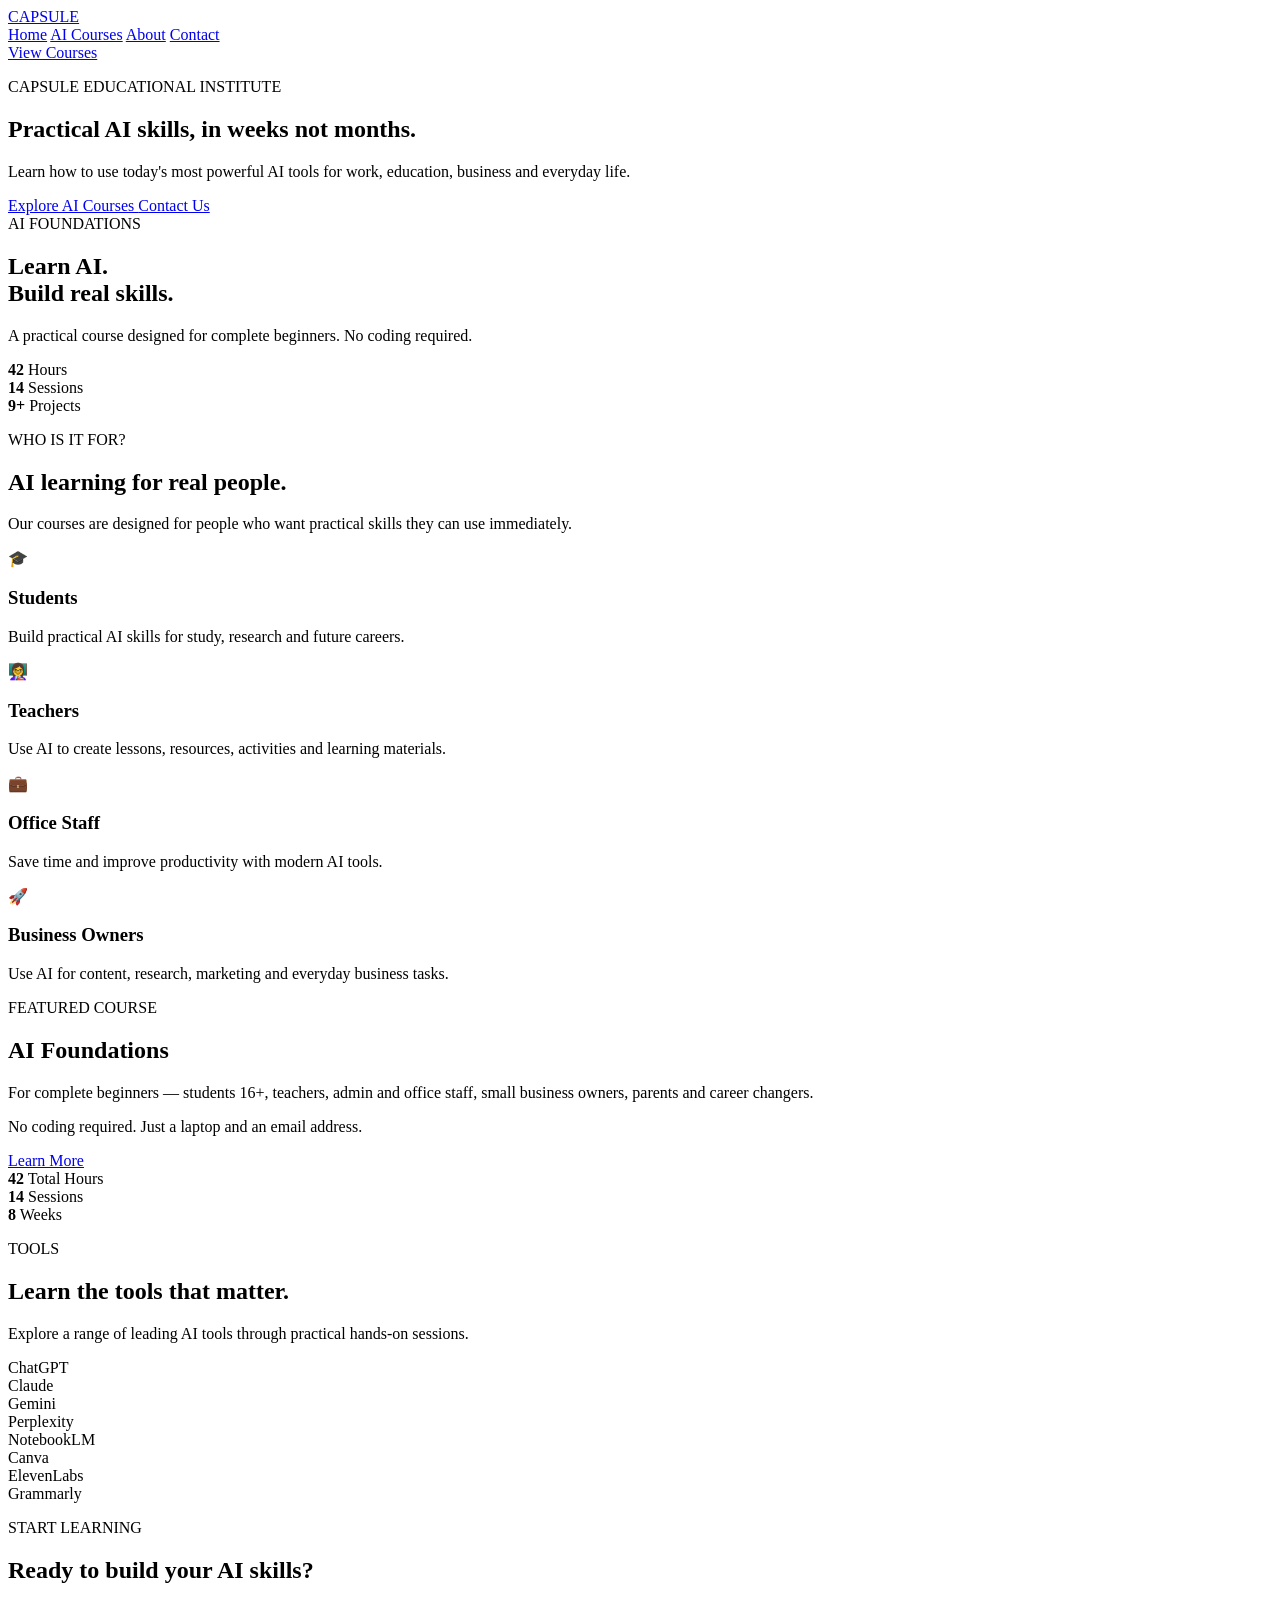
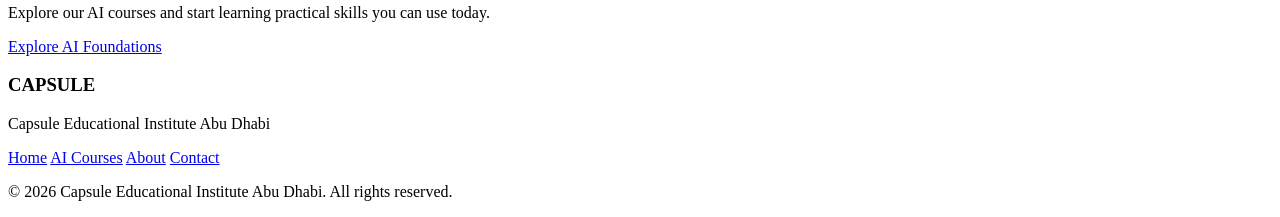
==== index.html @ 7e4a4a47 "Add initial HTML structure for the website" ====
<!DOCTYPE html>
<html lang="en">

<head>
    <meta charset="UTF-8">
    <meta name="viewport" content="width=device-width, initial-scale=1.0">

    <title>Capsule Educational Institute Abu Dhabi</title>

    <meta name="description"
        content="Capsule Educational Institute Abu Dhabi - Practical AI courses and professional training.">

    <link rel="stylesheet" href="style.css">
</head>

<body>

    <!-- HEADER -->
    <header class="header">

        <div class="container nav-container">

            <a href="index.html" class="logo">
                CAPSULE
            </a>

            <nav class="navigation">

                <a href="index.html">Home</a>

                <a href="courses.html">AI Courses</a>

                <a href="about.html">About</a>

                <a href="contact.html">Contact</a>

            </nav>

            <a href="courses.html" class="nav-button">
                View Courses
            </a>

        </div>

    </header>


    <!-- HERO SECTION -->
    <main>

        <section class="hero">

            <div class="container hero-content">

                <div class="hero-text">

                    <p class="eyebrow">
                        CAPSULE EDUCATIONAL INSTITUTE
                    </p>

                    <h1>
                        Practical AI skills,
                        <span>in weeks not months.</span>
                    </h1>

                    <p class="hero-description">
                        Learn how to use today's most powerful AI tools
                        for work, education, business and everyday life.
                    </p>

                    <div class="hero-buttons">

                        <a href="courses.html" class="button primary-button">
                            Explore AI Courses
                        </a>

                        <a href="contact.html" class="button secondary-button">
                            Contact Us
                        </a>

                    </div>

                </div>


                <div class="hero-card">

                    <div class="hero-card-top">
                        AI FOUNDATIONS
                    </div>

                    <h2>
                        Learn AI.
                        <br>
                        Build real skills.
                    </h2>

                    <p>
                        A practical course designed for complete beginners.
                        No coding required.
                    </p>

                    <div class="hero-card-info">

                        <div>
                            <strong>42</strong>
                            <span>Hours</span>
                        </div>

                        <div>
                            <strong>14</strong>
                            <span>Sessions</span>
                        </div>

                        <div>
                            <strong>9+</strong>
                            <span>Projects</span>
                        </div>

                    </div>

                </div>

            </div>

        </section>


        <!-- WHO IS IT FOR -->
        <section class="audience section">

            <div class="container">

                <div class="section-heading">

                    <p class="eyebrow">
                        WHO IS IT FOR?
                    </p>

                    <h2>
                        AI learning for real people.
                    </h2>

                    <p>
                        Our courses are designed for people who want
                        practical skills they can use immediately.
                    </p>

                </div>


                <div class="audience-grid">

                    <div class="info-card">
                        <div class="card-icon">🎓</div>
                        <h3>Students</h3>
                        <p>
                            Build practical AI skills for study,
                            research and future careers.
                        </p>
                    </div>


                    <div class="info-card">
                        <div class="card-icon">👩‍🏫</div>
                        <h3>Teachers</h3>
                        <p>
                            Use AI to create lessons, resources,
                            activities and learning materials.
                        </p>
                    </div>


                    <div class="info-card">
                        <div class="card-icon">💼</div>
                        <h3>Office Staff</h3>
                        <p>
                            Save time and improve productivity
                            with modern AI tools.
                        </p>
                    </div>


                    <div class="info-card">
                        <div class="card-icon">🚀</div>
                        <h3>Business Owners</h3>
                        <p>
                            Use AI for content, research,
                            marketing and everyday business tasks.
                        </p>
                    </div>

                </div>

            </div>

        </section>


        <!-- FEATURED COURSE -->
        <section class="course-preview section">

            <div class="container">

                <div class="course-box">

                    <div class="course-content">

                        <p class="eyebrow">
                            FEATURED COURSE
                        </p>

                        <h2>
                            AI Foundations
                        </h2>

                        <p>
                            For complete beginners — students 16+,
                            teachers, admin and office staff,
                            small business owners, parents and
                            career changers.
                        </p>

                        <p>
                            No coding required. Just a laptop and
                            an email address.
                        </p>

                        <a href="courses.html" class="button primary-button">
                            Learn More
                        </a>

                    </div>


                    <div class="course-details">

                        <div class="detail">
                            <strong>42</strong>
                            <span>Total Hours</span>
                        </div>

                        <div class="detail">
                            <strong>14</strong>
                            <span>Sessions</span>
                        </div>

                        <div class="detail">
                            <strong>8</strong>
                            <span>Weeks</span>
                        </div>

                    </div>

                </div>

            </div>

        </section>


        <!-- TOOLS -->
        <section class="tools section">

            <div class="container">

                <div class="section-heading">

                    <p class="eyebrow">
                        TOOLS
                    </p>

                    <h2>
                        Learn the tools that matter.
                    </h2>

                    <p>
                        Explore a range of leading AI tools
                        through practical hands-on sessions.
                    </p>

                </div>


                <div class="tools-grid">

                    <div class="tool">ChatGPT</div>

                    <div class="tool">Claude</div>

                    <div class="tool">Gemini</div>

                    <div class="tool">Perplexity</div>

                    <div class="tool">NotebookLM</div>

                    <div class="tool">Canva</div>

                    <div class="tool">ElevenLabs</div>

                    <div class="tool">Grammarly</div>

                </div>

            </div>

        </section>


        <!-- CTA -->
        <section class="cta">

            <div class="container cta-content">

                <p class="eyebrow">
                    START LEARNING
                </p>

                <h2>
                    Ready to build your AI skills?
                </h2>

                <p>
                    Explore our AI courses and start learning
                    practical skills you can use today.
                </p>

                <a href="courses.html" class="button white-button">
                    Explore AI Foundations
                </a>

            </div>

        </section>

    </main>


    <!-- FOOTER -->
    <footer class="footer">

        <div class="container footer-content">

            <div>
                <h3>CAPSULE</h3>

                <p>
                    Capsule Educational Institute Abu Dhabi
                </p>
            </div>


            <div class="footer-links">

                <a href="index.html">Home</a>

                <a href="courses.html">AI Courses</a>

                <a href="about.html">About</a>

                <a href="contact.html">Contact</a>

            </div>

        </div>


        <div class="container copyright">

            <p>
                © 2026 Capsule Educational Institute Abu Dhabi.
                All rights reserved.
            </p>

        </div>

    </footer>


    <script src="script.js"></script>

</body>

</html>
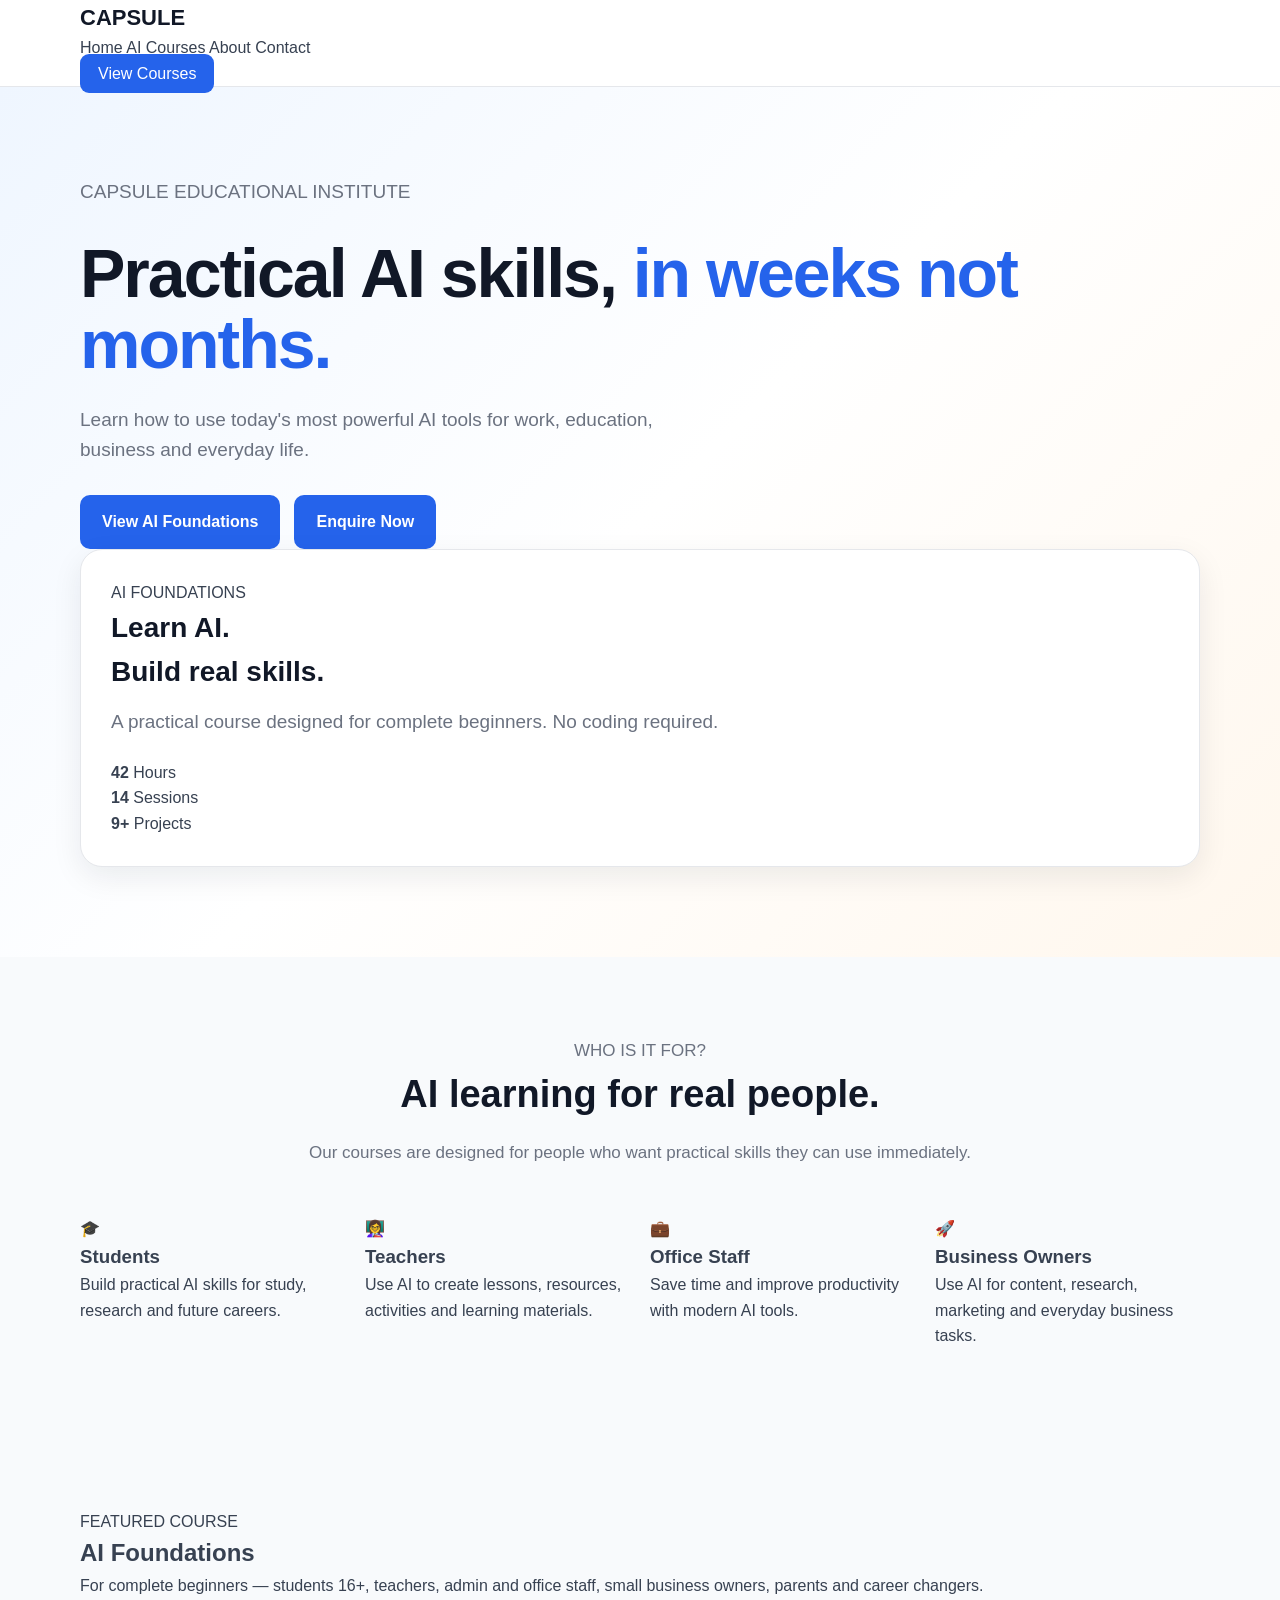
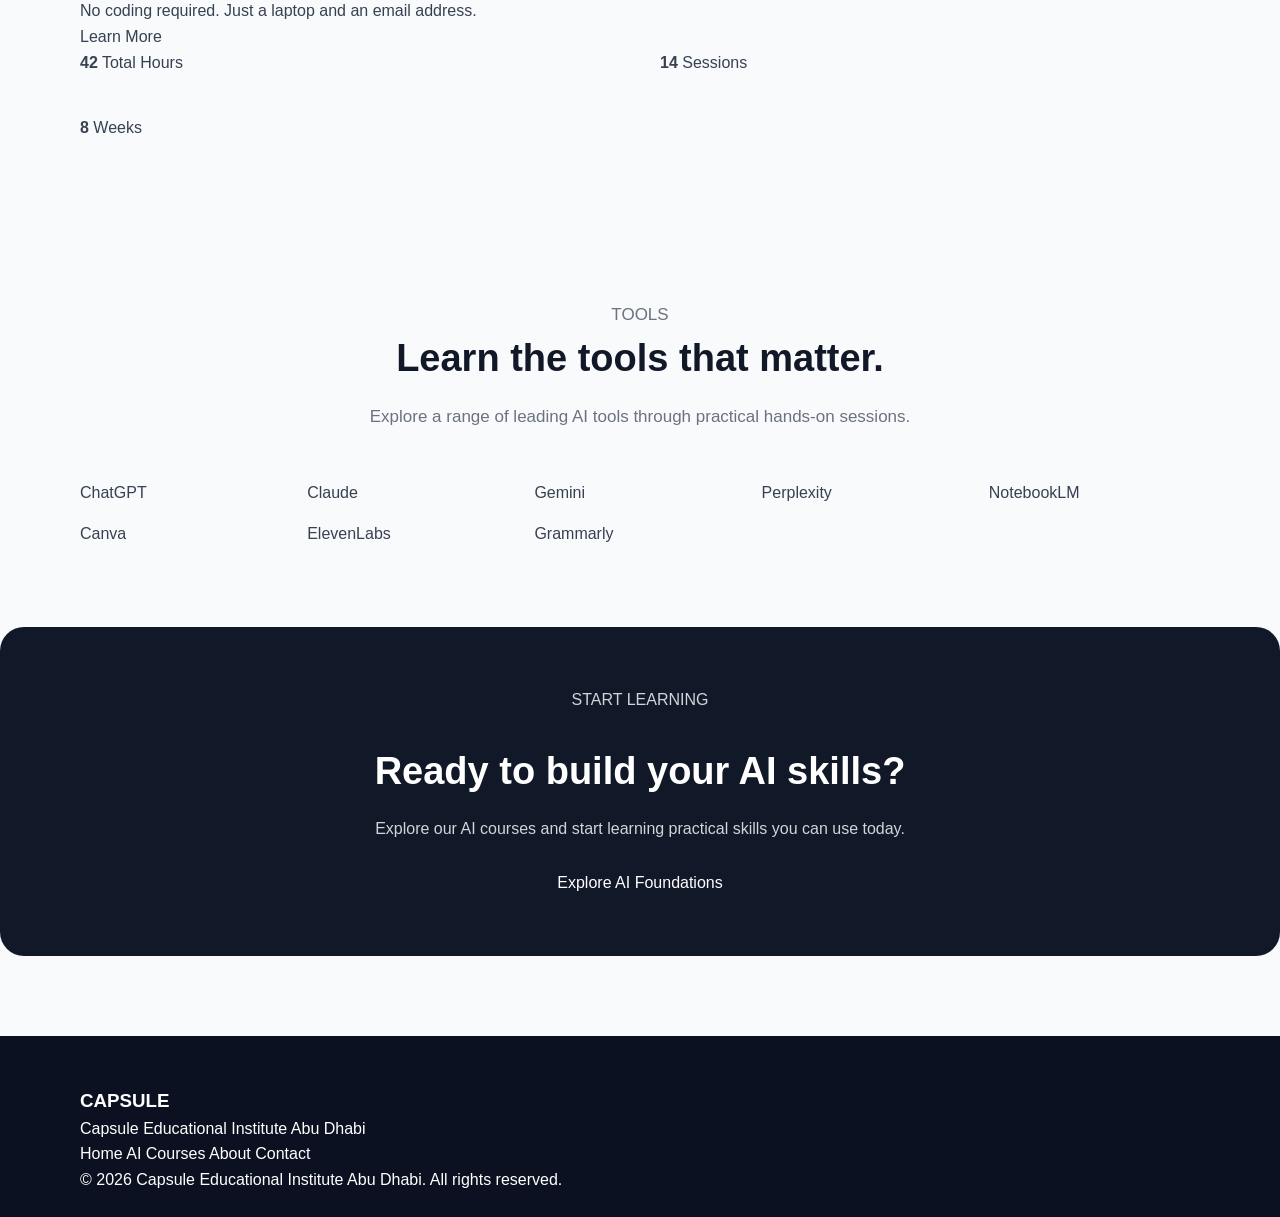
==== commit 316e6caf: "Update navigation links for AI Courses and buttons" ====
--- a/index.html
+++ b/index.html
@@ -28,7 +28,7 @@
 
                 <a href="index.html">Home</a>
 
-                <a href="courses.html">AI Courses</a>
+                <a href="ai-foundations.html">AI Courses</a>
 
                 <a href="about.html">About</a>
 
@@ -70,12 +70,12 @@
 
                     <div class="hero-buttons">
 
-                        <a href="courses.html" class="button primary-button">
-                            Explore AI Courses
+                        <a href="ai-foundations.html" class="btn btn-primary">
+                            View AI Foundations 
                         </a>
 
-                        <a href="contact.html" class="button secondary-button">
-                            Contact Us
+                        <a href="contact.html" class="btn btn-primary">
+                            Enquire Now
                         </a>
 
                     </div>
--- a/style.css
+++ b/style.css
@@ -0,0 +1,615 @@
+/* ================================
+   CAPSULE EDUCATIONAL INSTITUTE
+   Main Website Styles
+================================ */
+
+:root {
+    --primary: #2563eb;
+    --primary-dark: #1d4ed8;
+    --secondary: #f97316;
+    --dark: #111827;
+    --text: #374151;
+    --light-text: #6b7280;
+    --background: #f8fafc;
+    --white: #ffffff;
+    --border: #e5e7eb;
+    --success: #16a34a;
+    --shadow: 0 10px 30px rgba(15, 23, 42, 0.08);
+    --radius: 16px;
+}
+
+/* ================================
+   RESET
+================================ */
+
+* {
+    margin: 0;
+    padding: 0;
+    box-sizing: border-box;
+}
+
+html {
+    scroll-behavior: smooth;
+}
+
+body {
+    font-family: Arial, Helvetica, sans-serif;
+    background: var(--background);
+    color: var(--text);
+    line-height: 1.6;
+}
+
+img {
+    max-width: 100%;
+    display: block;
+}
+
+a {
+    text-decoration: none;
+    color: inherit;
+}
+
+ul {
+    list-style: none;
+}
+
+/* ================================
+   CONTAINER
+================================ */
+
+.container {
+    width: min(1120px, 92%);
+    margin: 0 auto;
+}
+
+/* ================================
+   HEADER
+================================ */
+
+header {
+    background: var(--white);
+    border-bottom: 1px solid var(--border);
+    position: sticky;
+    top: 0;
+    z-index: 1000;
+}
+
+.navbar {
+    min-height: 74px;
+    display: flex;
+    align-items: center;
+    justify-content: space-between;
+    gap: 30px;
+}
+
+.logo {
+    font-size: 22px;
+    font-weight: 800;
+    color: var(--dark);
+}
+
+.logo span {
+    color: var(--primary);
+}
+
+.nav-links {
+    display: flex;
+    align-items: center;
+    gap: 28px;
+}
+
+.nav-links a {
+    color: var(--text);
+    font-size: 15px;
+    font-weight: 600;
+    transition: 0.3s ease;
+}
+
+.nav-links a:hover {
+    color: var(--primary);
+}
+
+.nav-button {
+    background: var(--primary);
+    color: var(--white) !important;
+    padding: 11px 18px;
+    border-radius: 9px;
+}
+
+.nav-button:hover {
+    background: var(--primary-dark);
+}
+
+/* ================================
+   HERO
+================================ */
+
+.hero {
+    padding: 90px 0;
+    background:
+        linear-gradient(
+            135deg,
+            #eff6ff 0%,
+            #ffffff 50%,
+            #fff7ed 100%
+        );
+}
+
+.hero-grid {
+    display: grid;
+    grid-template-columns: 1.1fr 0.9fr;
+    align-items: center;
+    gap: 60px;
+}
+
+.hero-content h1 {
+    font-size: clamp(42px, 6vw, 68px);
+    line-height: 1.05;
+    color: var(--dark);
+    margin-bottom: 24px;
+    letter-spacing: -2px;
+}
+
+.hero-content h1 span {
+    color: var(--primary);
+}
+
+.hero-content p {
+    font-size: 19px;
+    color: var(--light-text);
+    max-width: 650px;
+    margin-bottom: 30px;
+}
+
+.hero-buttons {
+    display: flex;
+    flex-wrap: wrap;
+    gap: 14px;
+}
+
+.btn {
+    display: inline-block;
+    padding: 14px 22px;
+    border-radius: 10px;
+    font-weight: 700;
+    transition: 0.3s ease;
+}
+
+.btn-primary {
+    background: var(--primary);
+    color: var(--white);
+}
+
+.btn-primary:hover {
+    background: var(--primary-dark);
+    transform: translateY(-2px);
+}
+
+.btn-secondary {
+    background: var(--white);
+    color: var(--dark);
+    border: 1px solid var(--border);
+}
+
+.btn-secondary:hover {
+    border-color: var(--primary);
+    color: var(--primary);
+}
+
+/* ================================
+   HERO CARD
+================================ */
+
+.hero-card {
+    background: var(--white);
+    padding: 30px;
+    border-radius: 22px;
+    box-shadow: var(--shadow);
+    border: 1px solid var(--border);
+}
+
+.hero-card .badge {
+    display: inline-block;
+    background: #dbeafe;
+    color: var(--primary-dark);
+    padding: 7px 12px;
+    border-radius: 50px;
+    font-size: 13px;
+    font-weight: 700;
+    margin-bottom: 18px;
+}
+
+.hero-card h2 {
+    color: var(--dark);
+    font-size: 28px;
+    margin-bottom: 12px;
+}
+
+.hero-card p {
+    color: var(--light-text);
+    margin-bottom: 22px;
+}
+
+.course-stats {
+    display: grid;
+    grid-template-columns: repeat(3, 1fr);
+    gap: 10px;
+    margin-bottom: 24px;
+}
+
+.course-stat {
+    background: var(--background);
+    padding: 15px 8px;
+    text-align: center;
+    border-radius: 10px;
+}
+
+.course-stat strong {
+    display: block;
+    color: var(--dark);
+    font-size: 20px;
+}
+
+.course-stat span {
+    font-size: 12px;
+    color: var(--light-text);
+}
+
+/* ================================
+   SECTION
+================================ */
+
+section {
+    padding: 80px 0;
+}
+
+.section-heading {
+    text-align: center;
+    max-width: 700px;
+    margin: 0 auto 50px;
+}
+
+.section-heading h2 {
+    font-size: 38px;
+    color: var(--dark);
+    margin-bottom: 14px;
+}
+
+.section-heading p {
+    color: var(--light-text);
+    font-size: 17px;
+}
+
+/* ================================
+   AUDIENCE CARDS
+================================ */
+
+.audience-grid {
+    display: grid;
+    grid-template-columns: repeat(4, 1fr);
+    gap: 20px;
+}
+
+.audience-card {
+    background: var(--white);
+    padding: 28px 22px;
+    border-radius: var(--radius);
+    border: 1px solid var(--border);
+    transition: 0.3s ease;
+}
+
+.audience-card:hover {
+    transform: translateY(-5px);
+    box-shadow: var(--shadow);
+}
+
+.audience-icon {
+    width: 48px;
+    height: 48px;
+    display: flex;
+    align-items: center;
+    justify-content: center;
+    background: #dbeafe;
+    border-radius: 12px;
+    margin-bottom: 18px;
+    font-size: 22px;
+}
+
+.audience-card h3 {
+    color: var(--dark);
+    margin-bottom: 9px;
+}
+
+.audience-card p {
+    color: var(--light-text);
+    font-size: 14px;
+}
+
+/* ================================
+   COURSE SECTION
+================================ */
+
+.course-section {
+    background: var(--white);
+}
+
+.course-details {
+    display: grid;
+    grid-template-columns: 1fr 1fr;
+    gap: 40px;
+    align-items: start;
+}
+
+.course-info h3 {
+    font-size: 28px;
+    color: var(--dark);
+    margin-bottom: 16px;
+}
+
+.course-info p {
+    color: var(--light-text);
+    margin-bottom: 20px;
+}
+
+.feature-list {
+    display: grid;
+    gap: 12px;
+}
+
+.feature-list li {
+    position: relative;
+    padding-left: 28px;
+    color: var(--text);
+}
+
+.feature-list li::before {
+    content: "✓";
+    position: absolute;
+    left: 0;
+    color: var(--success);
+    font-weight: bold;
+}
+
+/* ================================
+   TOOLS
+================================ */
+
+.tools-grid {
+    display: grid;
+    grid-template-columns: repeat(5, 1fr);
+    gap: 16px;
+}
+
+.tool-card {
+    background: var(--white);
+    border: 1px solid var(--border);
+    padding: 22px 12px;
+    text-align: center;
+    border-radius: 12px;
+    font-weight: 700;
+    color: var(--dark);
+    transition: 0.3s ease;
+}
+
+.tool-card:hover {
+    transform: translateY(-4px);
+    border-color: var(--primary);
+    box-shadow: var(--shadow);
+}
+
+/* ================================
+   CTA
+================================ */
+
+.cta {
+    background: var(--dark);
+    color: var(--white);
+    border-radius: 24px;
+    padding: 60px 40px;
+    text-align: center;
+}
+
+.cta h2 {
+    font-size: 38px;
+    margin-bottom: 15px;
+}
+
+.cta p {
+    color: #d1d5db;
+    max-width: 650px;
+    margin: 0 auto 28px;
+}
+
+.cta .btn-primary {
+    background: var(--white);
+    color: var(--dark);
+}
+
+.cta .btn-primary:hover {
+    background: #f3f4f6;
+}
+
+/* ================================
+   FOOTER
+================================ */
+
+footer {
+    background: #0b1120;
+    color: var(--white);
+    padding: 50px 0 25px;
+    margin-top: 80px;
+}
+
+.footer-grid {
+    display: grid;
+    grid-template-columns: 2fr 1fr 1fr;
+    gap: 50px;
+    margin-bottom: 40px;
+}
+
+.footer-brand h3 {
+    font-size: 22px;
+    margin-bottom: 12px;
+}
+
+.footer-brand p {
+    color: #9ca3af;
+    max-width: 400px;
+}
+
+.footer-column h4 {
+    margin-bottom: 15px;
+}
+
+.footer-column a {
+    display: block;
+    color: #9ca3af;
+    margin-bottom: 9px;
+    transition: 0.3s ease;
+}
+
+.footer-column a:hover {
+    color: var(--white);
+}
+
+.footer-bottom {
+    border-top: 1px solid #1f2937;
+    padding-top: 20px;
+    text-align: center;
+    color: #9ca3af;
+    font-size: 14px;
+}
+
+/* ================================
+   MOBILE MENU
+================================ */
+
+.menu-toggle {
+    display: none;
+    background: none;
+    border: none;
+    font-size: 28px;
+    cursor: pointer;
+    color: var(--dark);
+}
+
+/* ================================
+   RESPONSIVE
+================================ */
+
+@media (max-width: 900px) {
+
+    .hero-grid {
+        grid-template-columns: 1fr;
+    }
+
+    .audience-grid {
+        grid-template-columns: repeat(2, 1fr);
+    }
+
+    .course-details {
+        grid-template-columns: 1fr;
+    }
+
+    .tools-grid {
+        grid-template-columns: repeat(3, 1fr);
+    }
+
+    .footer-grid {
+        grid-template-columns: 1fr 1fr;
+    }
+}
+
+@media (max-width: 650px) {
+
+    .navbar {
+        min-height: 65px;
+    }
+
+    .menu-toggle {
+        display: block;
+    }
+
+    .nav-links {
+        display: none;
+        position: absolute;
+        top: 65px;
+        left: 0;
+        right: 0;
+        background: var(--white);
+        flex-direction: column;
+        align-items: stretch;
+        padding: 20px;
+        border-bottom: 1px solid var(--border);
+        box-shadow: var(--shadow);
+    }
+
+    .nav-links.active {
+        display: flex;
+    }
+
+    .nav-links a {
+        padding: 10px;
+    }
+
+    .hero {
+        padding: 60px 0;
+    }
+
+    .hero-content h1 {
+        font-size: 42px;
+    }
+
+    section {
+        padding: 60px 0;
+    }
+
+    .section-heading h2 {
+        font-size: 30px;
+    }
+
+    .audience-grid {
+        grid-template-columns: 1fr;
+    }
+
+    .tools-grid {
+        grid-template-columns: repeat(2, 1fr);
+    }
+
+    .course-stats {
+        grid-template-columns: 1fr;
+    }
+
+    .cta {
+        padding: 45px 25px;
+    }
+
+    .cta h2 {
+        font-size: 30px;
+    }
+
+    .footer-grid {
+        grid-template-columns: 1fr;
+        gap: 30px;
+    }
+}
+
+@media (max-width: 400px) {
+
+    .hero-content h1 {
+        font-size: 36px;
+    }
+
+    .tools-grid {
+        grid-template-columns: 1fr;
+    }
+
+    .hero-buttons {
+        flex-direction: column;
+    }
+
+    .btn {
+        text-align: center;
+        width: 100%;
+    }
+}
